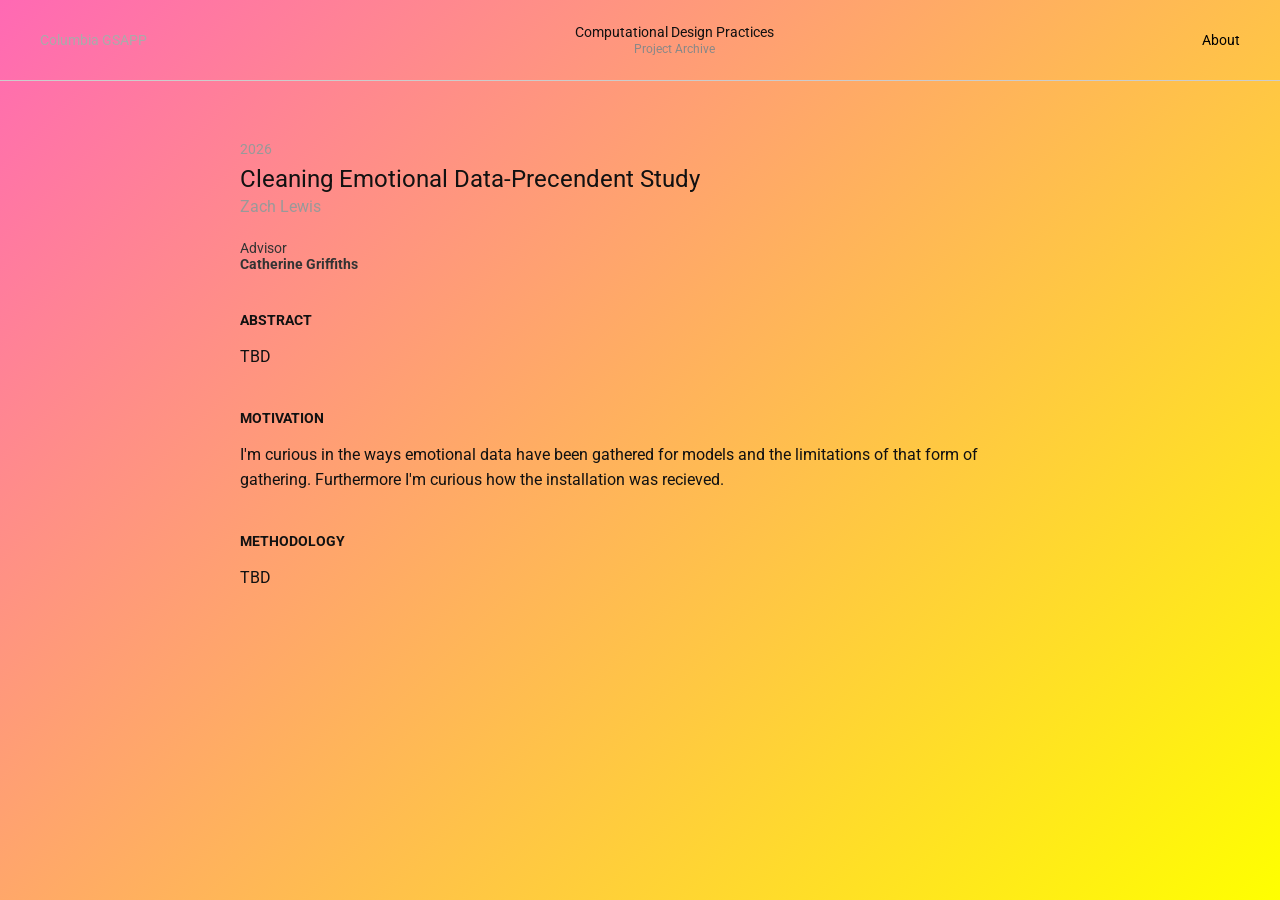
==== Assignment 1 Website/index.html @ f9af6200 "New Website Assignment 1 for CompWorkflows which will also end up being the website for MethodsAsPra" ====
<!DOCTYPE html>
<html lang="en">
<head>
    <meta charset="UTF-8">
    <title>Module 1</title>
    <link href="https://fonts.googleapis.com/css2?family=Roboto:wght@300;400;700&display=swap" rel="stylesheet">
    <link rel="stylesheet" href="style.css">
</head>

<body>
    <header>
        <div class="left">Columbia GSAPP</div>
        <div class="center">
            Computational Design Practices<br>
            <span>Project Archive</span>
        </div>
        <div class="right"><a href="#">About</a></div>
    </header>

    <main>
        <div class="project-meta">2026</div>
        <div class="project-title">Cleaning Emotional Data-Precendent Study</div>
        <div class="project-subtitle">Zach Lewis</div>
        <div class="advisor">Advisor<br><strong>Catherine Griffiths</strong></div>
        <div class="section-title">Abstract</div>
        <p>TBD</p>
        <div class="section-title">Motivation</div>
        <p>I'm curious in the ways emotional data have been gathered for models and the limitations of that form of gathering. Furthermore I'm curious how the installation was recieved.</p>
        <div class="section-title">Methodology</div>
        <p>TBD</p>
    </main>

    <script src="script.js"></script>
  <!-- This links our JavaScript file to the HTML page -->
  <!-- The script tag is placed at the end of the body so the HTML loads first -->
  <!-- src="script.js" tells the browser to load and run our JavaScript file -->
</body>
</html>
---- Assignment 1 Website/style.css ----
/* Import Google Fonts - this loads the Roboto font family from Google's servers */
@import url('https://fonts.googleapis.com/css2?family=Roboto:wght@300;400;700&display=swap');

/* Style the entire body of the webpage */
body {
  font-family: 'Roboto', sans-serif;  /* Set the font to Roboto, with sans-serif as backup */
  background: linear-gradient(135deg, #ff69b4, #ffff00);  /* Gradient from pink to yellow */
  color: #111;                        /* Set text color to dark gray (almost black) */
  margin: 0;                          /* Remove default spacing around the body */
  padding: 0;                         /* Remove default internal spacing */
  min-height: 100vh;                  /* Ensure gradient covers full viewport height */
}

/* Style the header section at the top of the page */
header {
  display: flex;                      /* Use flexbox layout for flexible positioning */
  justify-content: space-between;     /* Spread items evenly across the header */
  align-items: center;                /* Center items vertically */
  padding: 24px 40px;                 /* Add 24px top/bottom, 40px left/right spacing inside */
  border-bottom: 1px solid #ccc;      /* Add a light gray line at the bottom */
  font-size: 14px;                    /* Set font size to 14 pixels */
}

/* Style the left section of the header */
header .left {
  color: #aaa;                        /* Set text color to light gray */
}

/* Style the center section of the header */
header .center {
  font-weight: 400;                   /* Set font weight to normal (not bold) */
  text-align: center;                 /* Center the text horizontally */
}

/* Style the span element inside the center section */
header .center span {
  font-size: 12px;                    /* Make this text smaller (12 pixels) */
  color: #888;                        /* Set text color to medium gray */
}

/* Style links in the right section of the header */
header .right a {
  color: #000;                        /* Set link color to black */
  text-decoration: none;              /* Remove the underline from links */
  font-weight: 400;                   /* Set font weight to normal */
}

/* Style the main content area */
main {
  max-width: 800px;                   /* Limit the maximum width to 800 pixels */
  margin: 60px auto;                  /* Add 60px top/bottom margin, center horizontally */
  padding: 0 20px;                    /* Add 20px left/right padding, no top/bottom */
}

/* Style the project year/date */
.project-meta {
  font-size: 14px;                    /* Set font size to 14 pixels */
  color: #999;                        /* Set text color to light gray */
  margin-bottom: 8px;                 /* Add 8 pixels of space below this element */
}

/* Style the main project title */
.project-title {
  font-size: 24px;                    /* Set font size to 24 pixels (larger) */
  font-weight: 400;                   /* Set font weight to normal (not bold) */
  margin-bottom: 4px;                 /* Add 4 pixels of space below this element */
}

/* Style the project subtitle */
.project-subtitle {
  font-size: 16px;                    /* Set font size to 16 pixels */
  color: #999;                        /* Set text color to light gray */
  margin-bottom: 24px;                /* Add 24 pixels of space below this element */
}

/* Style the advisor information */
.advisor {
  font-size: 14px;                    /* Set font size to 14 pixels */
  margin-bottom: 40px;                /* Add 40 pixels of space below this element */
  color: #333;                        /* Set text color to dark gray */
}

/* Style section titles (like "Abstract", "Motivation") */
.section-title {
  font-weight: 700;                   /* Make the text bold */
  text-transform: uppercase;          /* Convert text to all capital letters */
  margin-top: 40px;                   /* Add 40 pixels of space above this element */
  margin-bottom: 12px;                /* Add 12 pixels of space below this element */
  font-size: 14px;                    /* Set font size to 14 pixels */
}

/* Style all paragraph elements */
p {
  font-size: 16px;                    /* Set font size to 16 pixels */
  line-height: 1.6;                   /* Set space between lines to 1.6 times the font size */
  margin-bottom: 24px;                /* Add 24 pixels of space below each paragraph */
  color: #111;                        /* Set text color to dark gray (almost black) */
}

/* Style for our interactive button */
button {
  background-color: #111;             /* Set button background to dark gray */
  color: white;                       /* Set button text color to white */
  border: none;                       /* Remove the default button border */
  padding: 12px 24px;                 /* Add 12px top/bottom, 24px left/right spacing inside */
  font-size: 14px;                    /* Set button text size to 14 pixels */
  font-weight: 400;                   /* Set font weight to normal */
  cursor: pointer;                    /* Change mouse cursor to hand when hovering over button */
  margin-bottom: 20px;                /* Add 20 pixels of space below the button */
  transition: background-color 0.3s;  /* Smooth color change animation (0.3 seconds) */
  border-radius: 4px;                 /* Add slightly rounded corners to the button */
}

/* Change button appearance when user hovers over it */
button:hover {
  background-color: #333;             /* Change background to lighter gray on hover */
}

/* Style for the message display area */
#messageDisplay {
  font-size: 16px;                    /* Set font size to 16 pixels */
  line-height: 1.6;                   /* Set space between lines */
  margin-top: 20px;                   /* Add 20 pixels of space above this element */
  padding: 16px;                      /* Add 16 pixels of spacing inside the element */
  border: 1px solid #ccc;             /* Add a light gray border around the element */
  background-color: #f9f9f9;          /* Set background color to very light gray */
  border-radius: 4px;                 /* Add slightly rounded corners */
  min-height: 20px;                   /* Set minimum height so the area is visible even when empty */
}
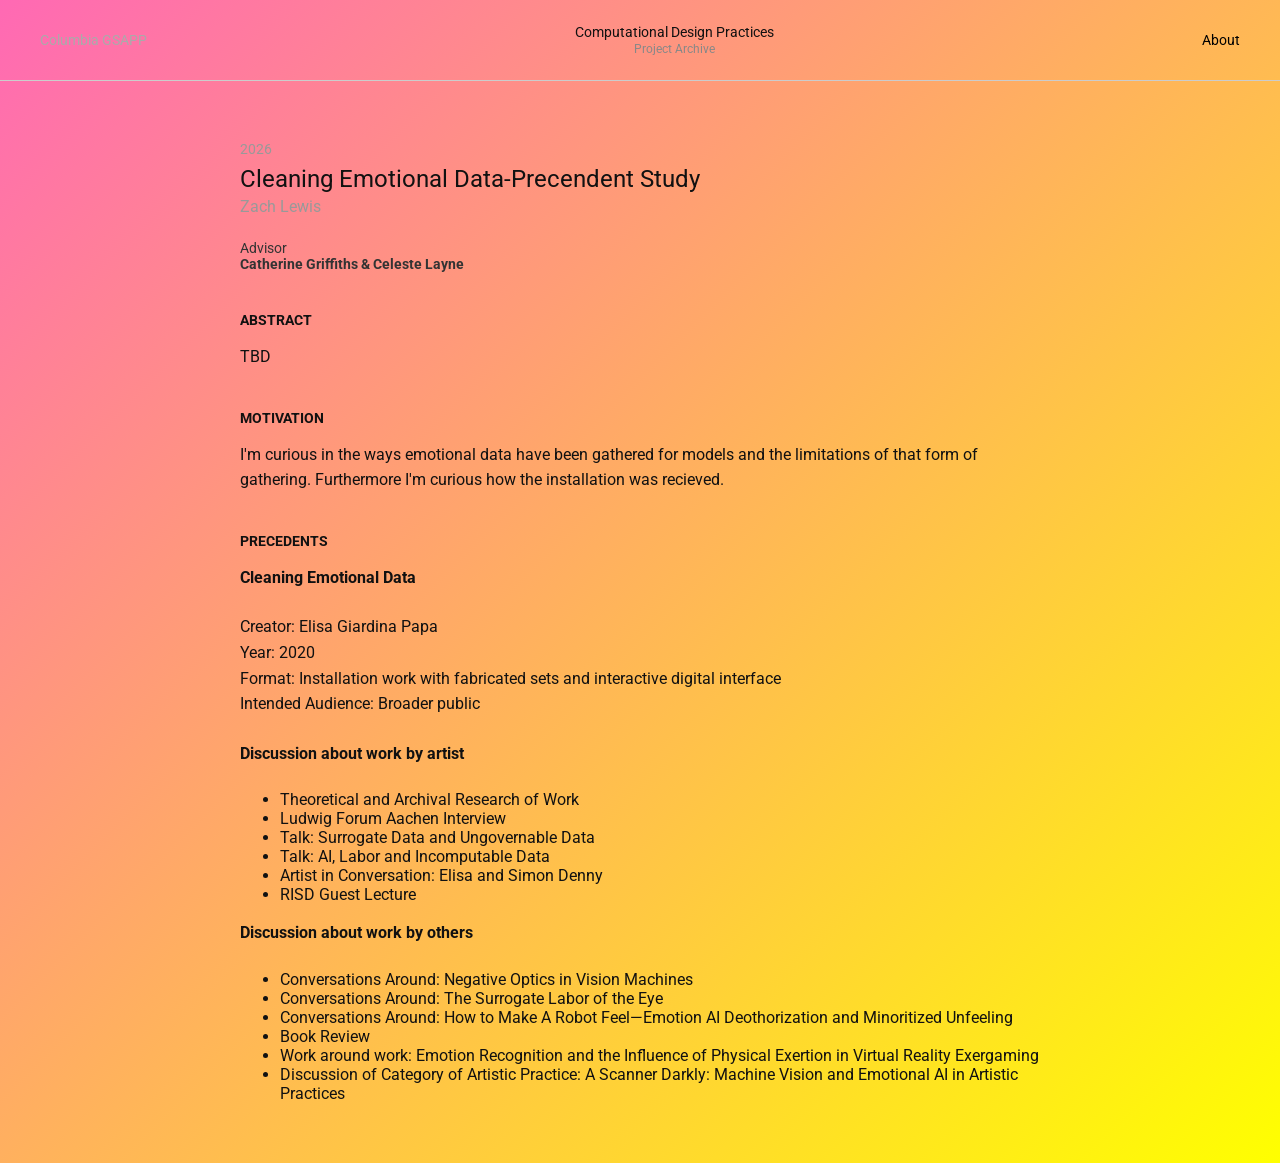
==== commit 02f0739d: "Update index.html" ====
--- a/Assignment 1 Website/index.html
+++ b/Assignment 1 Website/index.html
@@ -21,13 +21,41 @@
         <div class="project-meta">2026</div>
         <div class="project-title">Cleaning Emotional Data-Precendent Study</div>
         <div class="project-subtitle">Zach Lewis</div>
-        <div class="advisor">Advisor<br><strong>Catherine Griffiths</strong></div>
+        <div class="advisor">Advisor<br><strong>Catherine Griffiths & Celeste Layne</strong></div>
         <div class="section-title">Abstract</div>
         <p>TBD</p>
         <div class="section-title">Motivation</div>
         <p>I'm curious in the ways emotional data have been gathered for models and the limitations of that form of gathering. Furthermore I'm curious how the installation was recieved.</p>
-        <div class="section-title">Methodology</div>
-        <p>TBD</p>
+<div class="section-title">Precedents</div>
+<div class="precedent-entry">
+    <p class="precedent-name"><strong>Cleaning Emotional Data</strong></p>
+    <p>
+        Creator: Elisa Giardina Papa<br>
+        Year: 2020<br>
+        Format: Installation work with fabricated sets and interactive digital interface<br>
+        Intended Audience: Broader public
+    </p>
+
+    <p><strong>Discussion about work by artist</strong></p>
+    <ul>
+        <li>Theoretical and Archival Research of Work</li>
+        <li>Ludwig Forum Aachen Interview</li>
+        <li>Talk: Surrogate Data and Ungovernable Data</li>
+        <li>Talk: AI, Labor and Incomputable Data</li>
+        <li>Artist in Conversation: Elisa and Simon Denny</li>
+        <li>RISD Guest Lecture</li>
+    </ul>
+
+    <p><strong>Discussion about work by others</strong></p>
+    <ul>
+        <li>Conversations Around: Negative Optics in Vision Machines</li>
+        <li>Conversations Around: The Surrogate Labor of the Eye</li>
+        <li>Conversations Around: How to Make A Robot Feel—Emotion AI Deothorization and Minoritized Unfeeling</li>
+        <li>Book Review</li>
+        <li>Work around work: Emotion Recognition and the Influence of Physical Exertion in Virtual Reality Exergaming</li>
+        <li>Discussion of Category of Artistic Practice: A Scanner Darkly: Machine Vision and Emotional AI in Artistic Practices</li>
+    </ul>
+</div>
     </main>
 
     <script src="script.js"></script>
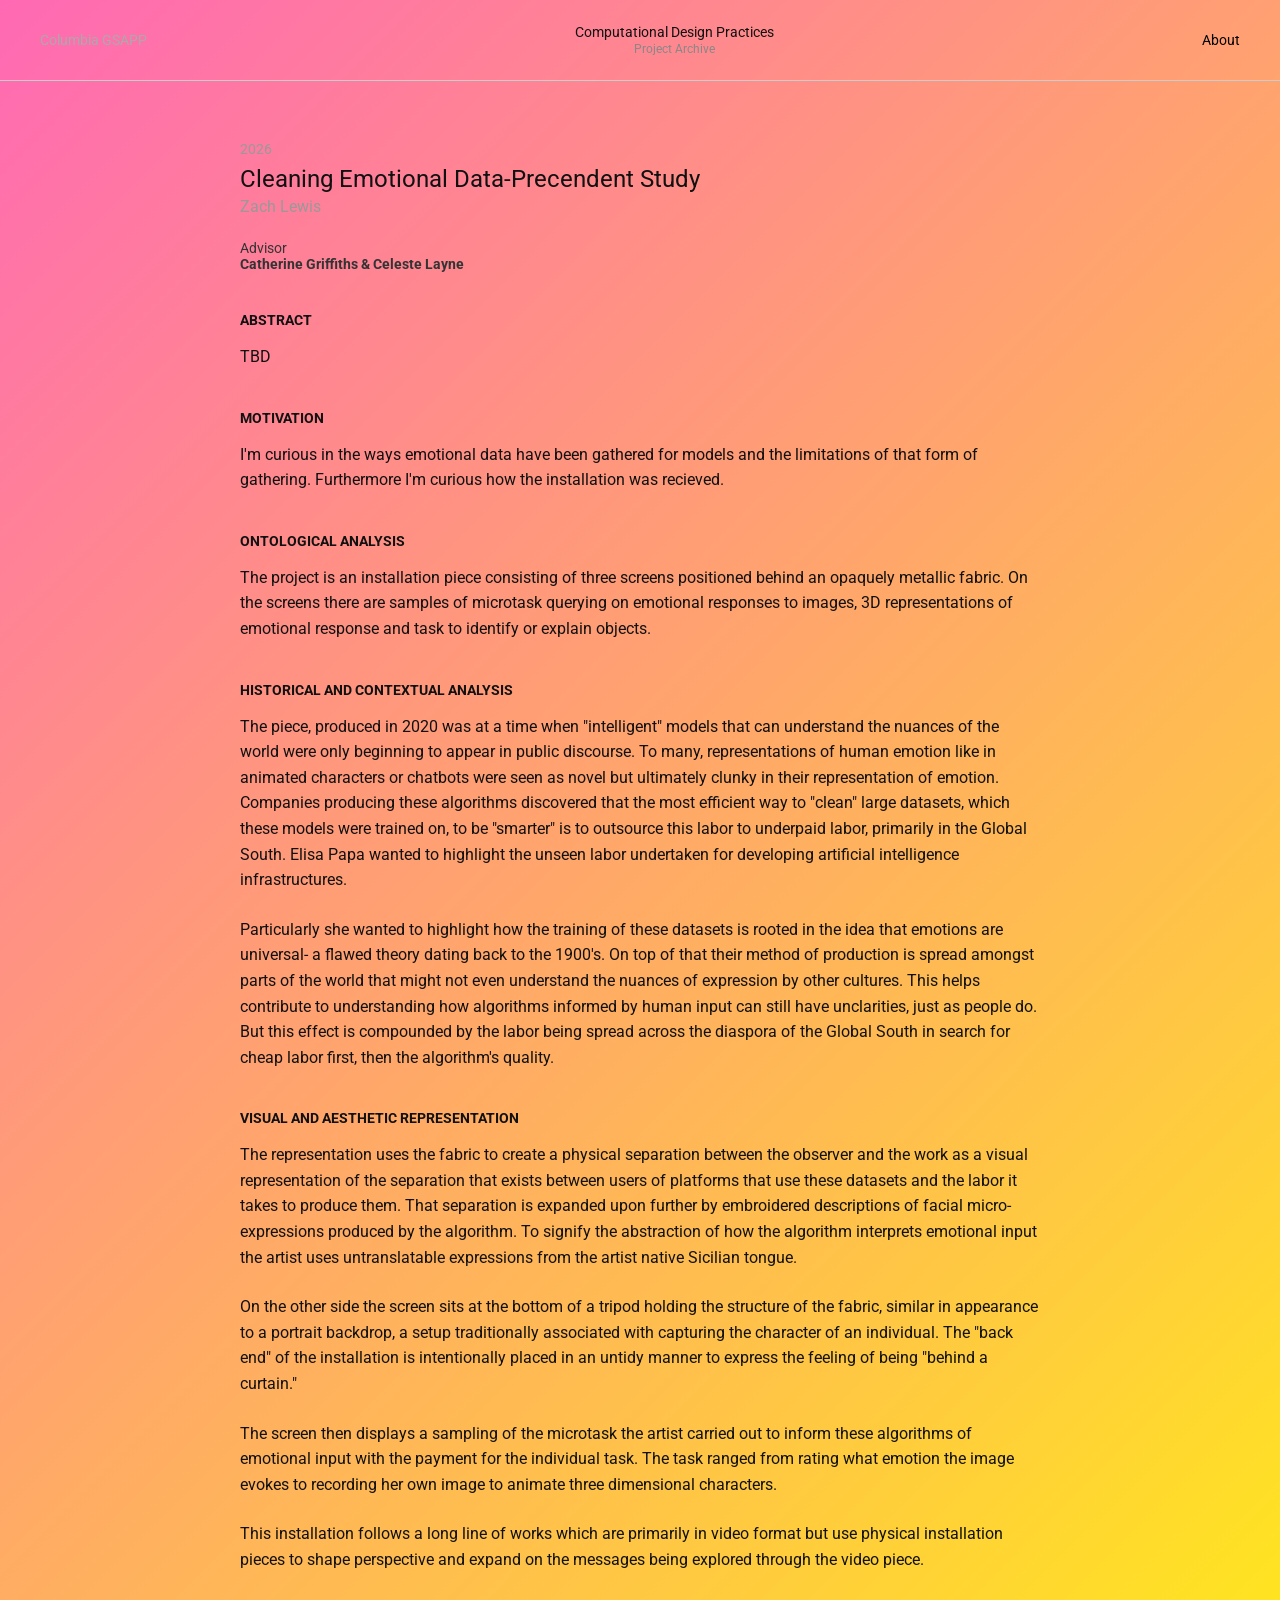
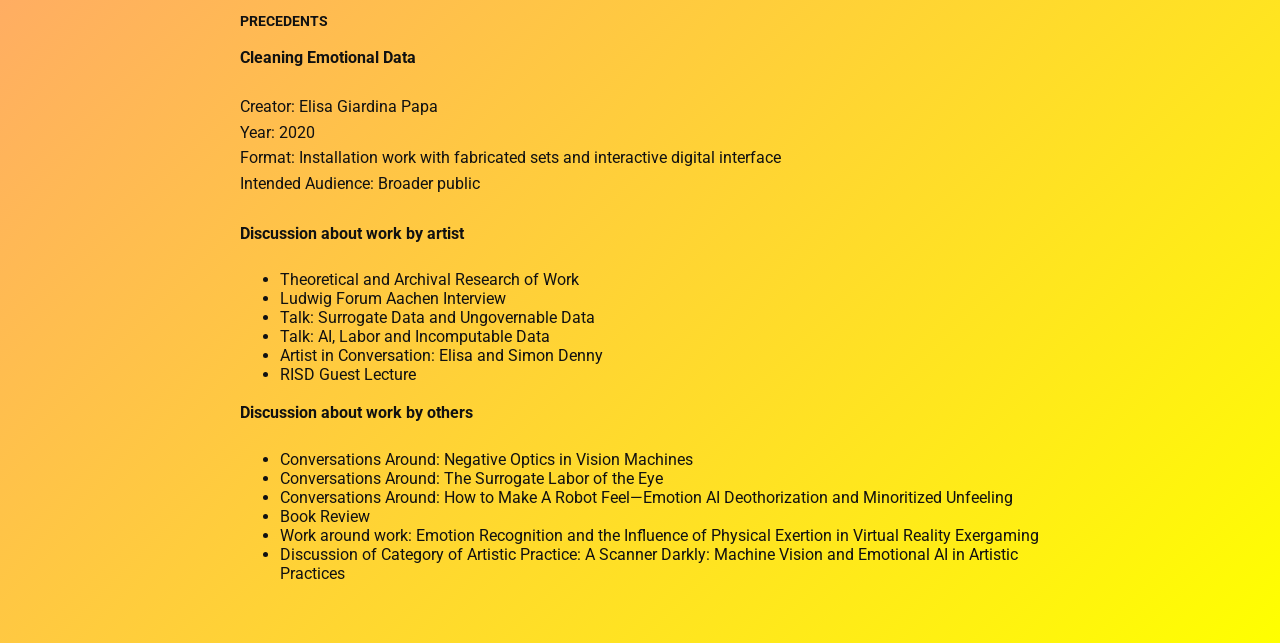
==== commit 867f060f: "Update index.html" ====
--- a/Assignment 1 Website/index.html
+++ b/Assignment 1 Website/index.html
@@ -26,6 +26,16 @@
         <p>TBD</p>
         <div class="section-title">Motivation</div>
         <p>I'm curious in the ways emotional data have been gathered for models and the limitations of that form of gathering. Furthermore I'm curious how the installation was recieved.</p>
+<div class="section-title">Ontological analysis</div>
+<p>The project is an installation piece consisting of three screens positioned behind an opaquely metallic fabric. On the screens there are samples of microtask querying on emotional responses to images, 3D representations of emotional response and task to identify or explain objects.</p>
+<div class="section-title">Historical and Contextual analysis</div>
+<p>The piece, produced in 2020 was at a time when "intelligent" models that can understand the nuances of the world were only beginning to appear in public discourse. To many, representations of human emotion like in animated characters or chatbots were seen as novel but ultimately clunky in their representation of emotion. Companies producing these algorithms discovered that the most efficient way to "clean" large datasets, which these models were trained on, to be "smarter" is to outsource this labor to underpaid labor, primarily in the Global South. Elisa Papa wanted to highlight the unseen labor undertaken for developing artificial intelligence infrastructures.</p>
+<p>Particularly she wanted to highlight how the training of these datasets is rooted in the idea that emotions are universal- a flawed theory dating back to the 1900's. On top of that their method of production is spread amongst parts of the world that might not even understand the nuances of expression by other cultures. This helps contribute to understanding how algorithms informed by human input can still have unclarities, just as people do. But this effect is compounded by the labor being spread across the diaspora of the Global South in search for cheap labor first, then the algorithm's quality.</p>
+<div class="section-title">Visual and Aesthetic representation</div>
+<p>The representation uses the fabric to create a physical separation between the observer and the work as a visual representation of the separation that exists between users of platforms that use these datasets and the labor it takes to produce them. That separation is expanded upon further by embroidered descriptions of facial micro-expressions produced by the algorithm. To signify the abstraction of how the algorithm interprets emotional input the artist uses untranslatable expressions from the artist native Sicilian tongue.</p>
+<p>On the other side the screen sits at the bottom of a tripod holding the structure of the fabric, similar in appearance to a portrait backdrop, a setup traditionally associated with capturing the character of an individual. The "back end" of the installation is intentionally placed in an untidy manner to express the feeling of being "behind a curtain."</p>
+<p>The screen then displays a sampling of the microtask the artist carried out to inform these algorithms of emotional input with the payment for the individual task. The task ranged from rating what emotion the image evokes to recording her own image to animate three dimensional characters.</p>
+<p>This installation follows a long line of works which are primarily in video format but use physical installation pieces to shape perspective and expand on the messages being explored through the video piece.</p>
 <div class="section-title">Precedents</div>
 <div class="precedent-entry">
     <p class="precedent-name"><strong>Cleaning Emotional Data</strong></p>
